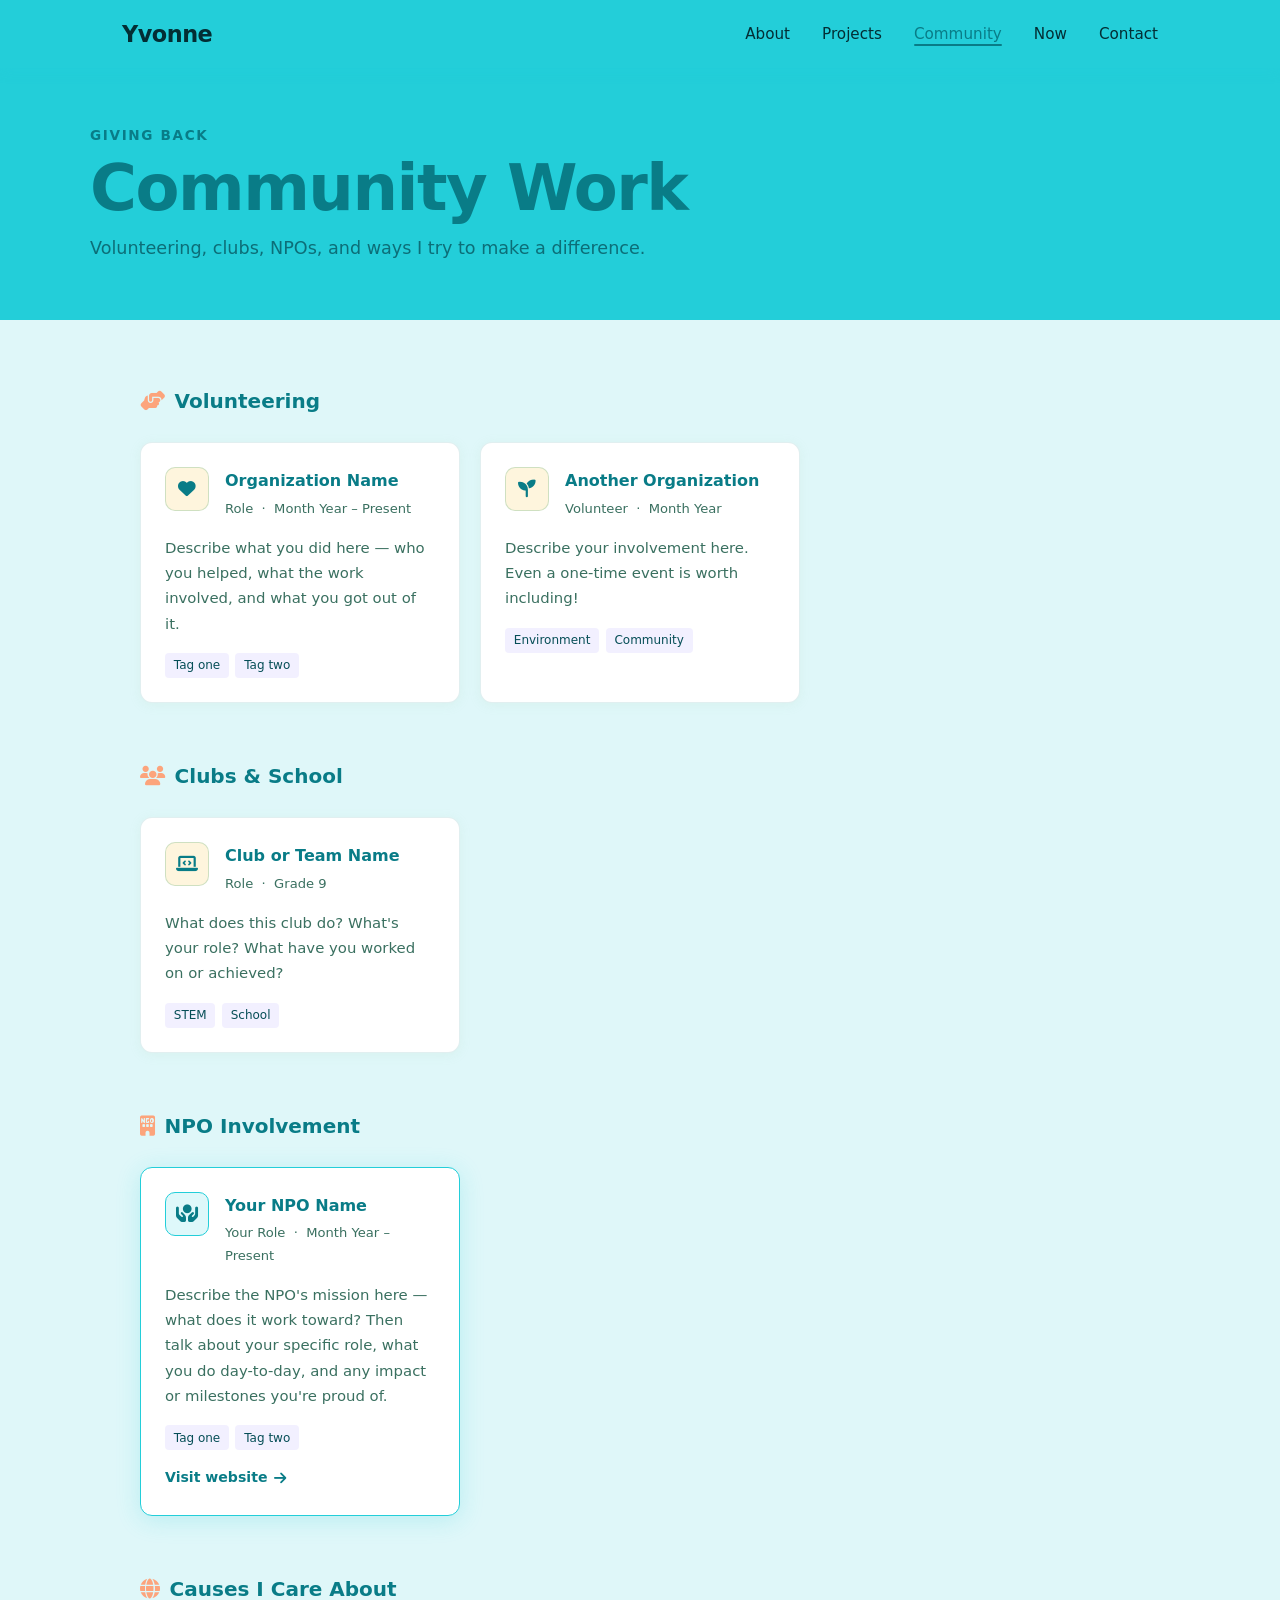
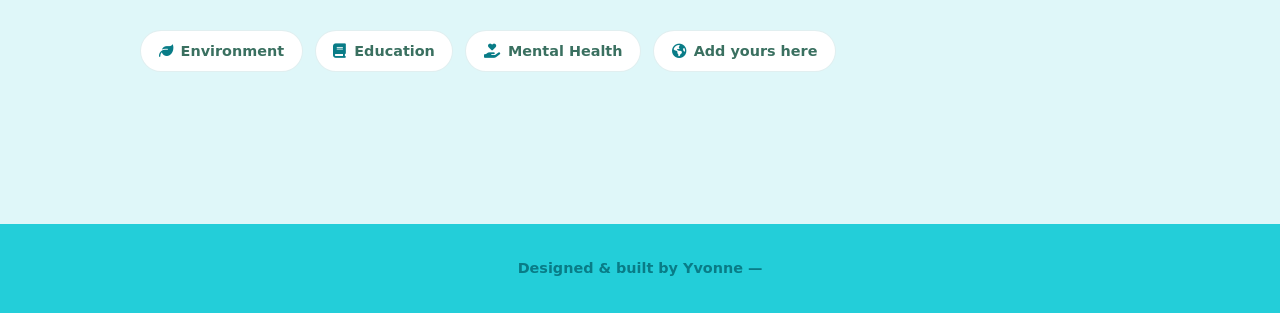
==== community.html @ aa3c4ec6 "Initial commit" ====
<!DOCTYPE html>
<html lang="en">
  <head>
    <meta charset="UTF-8" />
    <meta name="viewport" content="width=device-width, initial-scale=1.0" />
    <title>Community | Yvonne</title>
    <link rel="stylesheet" href="styles.css" />
    <link
      rel="stylesheet"
      href="https://cdnjs.cloudflare.com/ajax/libs/font-awesome/6.5.0/css/all.min.css"
    />
  </head>
  <body>
    <!-- Navigation -->
    <nav id="navbar" class="scrolled">
      <div class="nav-container">
        <a href="index.html" class="nav-logo">Yvonne</a>
        <button class="nav-toggle" id="nav-toggle" aria-label="Toggle menu">
          <i class="fas fa-bars"></i>
        </button>
        <ul class="nav-links" id="nav-links">
          <li><a href="index.html#about">About</a></li>
          <li><a href="projects.html">Projects</a></li>
          <li><a href="community.html" class="nav-active">Community</a></li>
          <li><a href="now.html">Now</a></li>
          <li><a href="index.html#contact">Contact</a></li>
        </ul>
      </div>
    </nav>

    <!-- Page Header -->
    <header class="page-header">
      <div class="page-header-inner">
        <p class="page-header-label">giving back</p>
        <h1 class="page-header-title">Community Work</h1>
        <p class="page-header-sub">Volunteering, clubs, NPOs, and ways I try to make a difference.</p>
      </div>
    </header>

    <main class="page-main">
      <div class="section-container">

        <!-- Volunteering -->
        <div class="community-section">
          <h2 class="community-section-title">
            <i class="fas fa-hands-helping"></i> Volunteering
          </h2>
          <div class="community-grid">

            <article class="community-card">
              <div class="community-card-top">
                <div class="community-icon-wrap">
                  <i class="fas fa-heart"></i>
                </div>
                <div>
                  <h3 class="community-card-title">Organization Name</h3>
                  <p class="community-card-meta">Role &nbsp;·&nbsp; Month Year – Present</p>
                </div>
              </div>
              <p class="community-card-desc">
                Describe what you did here — who you helped, what the work involved, and
                what you got out of it.
              </p>
              <ul class="community-tags">
                <li>Tag one</li>
                <li>Tag two</li>
              </ul>
            </article>

            <article class="community-card">
              <div class="community-card-top">
                <div class="community-icon-wrap">
                  <i class="fas fa-seedling"></i>
                </div>
                <div>
                  <h3 class="community-card-title">Another Organization</h3>
                  <p class="community-card-meta">Volunteer &nbsp;·&nbsp; Month Year</p>
                </div>
              </div>
              <p class="community-card-desc">
                Describe your involvement here. Even a one-time event is worth including!
              </p>
              <ul class="community-tags">
                <li>Environment</li>
                <li>Community</li>
              </ul>
            </article>

          </div>
        </div>

        <!-- Clubs & School -->
        <div class="community-section">
          <h2 class="community-section-title">
            <i class="fas fa-users"></i> Clubs &amp; School
          </h2>
          <div class="community-grid">

            <article class="community-card">
              <div class="community-card-top">
                <div class="community-icon-wrap">
                  <i class="fas fa-laptop-code"></i>
                </div>
                <div>
                  <h3 class="community-card-title">Club or Team Name</h3>
                  <p class="community-card-meta">Role &nbsp;·&nbsp; Grade 9</p>
                </div>
              </div>
              <p class="community-card-desc">
                What does this club do? What's your role? What have you worked on or achieved?
              </p>
              <ul class="community-tags">
                <li>STEM</li>
                <li>School</li>
              </ul>
            </article>

          </div>
        </div>

        <!-- NPO Membership -->
        <div class="community-section">
          <h2 class="community-section-title">
            <i class="fas fa-building-ngo"></i> NPO Involvement
          </h2>
          <div class="community-grid">

            <article class="community-card community-card--npo">
              <div class="community-card-top">
                <div class="community-icon-wrap community-icon-wrap--npo">
                  <i class="fas fa-hands-holding-circle"></i>
                </div>
                <div>
                  <h3 class="community-card-title">Your NPO Name</h3>
                  <p class="community-card-meta">Your Role &nbsp;·&nbsp; Month Year – Present</p>
                </div>
              </div>
              <p class="community-card-desc">
                Describe the NPO's mission here — what does it work toward?
                Then talk about your specific role, what you do day-to-day,
                and any impact or milestones you're proud of.
              </p>
              <ul class="community-tags">
                <li>Tag one</li>
                <li>Tag two</li>
              </ul>
              <a href="#" class="npo-link" target="_blank" rel="noopener">
                Visit website <i class="fas fa-arrow-right"></i>
              </a>
            </article>

          </div>
        </div>

        <!-- NPOs / Causes -->
        <div class="community-section">
          <h2 class="community-section-title">
            <i class="fas fa-globe"></i> Causes I Care About
          </h2>
          <div class="community-causes">
            <div class="cause-chip"><i class="fas fa-leaf"></i> Environment</div>
            <div class="cause-chip"><i class="fas fa-book"></i> Education</div>
            <div class="cause-chip"><i class="fas fa-hand-holding-heart"></i> Mental Health</div>
            <div class="cause-chip"><i class="fas fa-globe-americas"></i> Add yours here</div>
          </div>
        </div>

      </div>
    </main>

    <!-- Footer -->
    <footer>
      <p>Designed &amp; built by Yvonne &mdash; <span id="year"></span></p>
    </footer>

    <script src="script.js"></script>
  </body>
</html>
---- styles.css ----
/* ===========================
   CSS Custom Properties
   =========================== */
:root {
  --bg-primary: #dff7f9;
  --bg-secondary: #fff3ec;
  --bg-card: #ffffff;
  --accent: #23ced9;
  --accent-coral: #fca47c;
  --accent-deep: #097c87;
  --accent-sage: #a1cca6;
  --accent-yellow: #f9d779;
  --accent-glow: rgba(35, 206, 217, 0.18);
  --text-primary: #064e57;
  --text-secondary: #3a7060;
  --border: rgba(9, 124, 135, 0.12);
  --nav-height: 68px;
  --radius: 12px;
  --transition: 0.3s ease;
}

/* ===========================
   Reset & Base
   =========================== */
*, *::before, *::after {
  box-sizing: border-box;
  margin: 0;
  padding: 0;
}

html {
  scroll-behavior: smooth;
  font-size: 16px;
}

body {
  background-color: var(--bg-primary);
  color: var(--text-primary);
  font-family: "Segoe UI", system-ui, -apple-system, sans-serif;
  line-height: 1.7;
}

a {
  color: inherit;
  text-decoration: none;
}

ul {
  list-style: none;
}

img {
  max-width: 100%;
  display: block;
}

/* ===========================
   Navigation
   =========================== */
#navbar {
  position: fixed;
  top: 0;
  width: 100%;
  z-index: 1000;
  height: var(--nav-height);
  display: flex;
  align-items: center;
  background: var(--accent);
  box-shadow: 0 2px 12px rgba(35, 206, 217, 0.3);
  transition: background var(--transition), box-shadow var(--transition);
}

#navbar.scrolled {
  background: var(--accent);
  box-shadow: 0 2px 16px rgba(35, 206, 217, 0.4);
}

.nav-container {
  width: 100%;
  max-width: 1100px;
  margin: 0 auto;
  padding: 0 2rem;
  display: flex;
  align-items: center;
  justify-content: space-between;
}

.nav-logo {
  font-size: 1.4rem;
  font-weight: 700;
  color: #032e34;
  letter-spacing: -0.5px;
}

.nav-links {
  display: flex;
  gap: 2rem;
}

.nav-links a {
  font-size: 0.95rem;
  color: #032e34;
  transition: color var(--transition);
  position: relative;
}

.nav-links a::after {
  content: "";
  position: absolute;
  bottom: -3px;
  left: 0;
  width: 0;
  height: 2px;
  background: var(--accent);
  border-radius: 2px;
  transition: width var(--transition);
}

.nav-links a:hover {
  color: #000000;
}

.nav-links a:hover::after {
  width: 100%;
}

.nav-toggle {
  display: none;
  background: none;
  border: none;
  color: #032e34;
  font-size: 1.25rem;
  cursor: pointer;
  padding: 0.25rem;
}

/* ===========================
   Buttons
   =========================== */
.btn {
  display: inline-flex;
  align-items: center;
  gap: 0.5rem;
  padding: 0.75rem 1.75rem;
  border-radius: 8px;
  font-size: 0.95rem;
  font-weight: 600;
  cursor: pointer;
  border: none;
  transition: all var(--transition);
}

.btn-primary {
  background: var(--accent);
  color: var(--accent-deep);
  font-weight: 700;
}

.btn-primary:hover {
  background: var(--accent-light);
  transform: translateY(-2px);
  box-shadow: 0 8px 24px var(--accent-glow);
}

.btn-secondary {
  background: var(--accent-coral);
  color: #fff;
  border: none;
  font-weight: 700;
  box-shadow: 0 4px 16px rgba(252, 164, 124, 0.45);
}

.btn-secondary:hover {
  filter: brightness(1.08);
  transform: translateY(-2px);
  box-shadow: 0 8px 28px rgba(252, 164, 124, 0.6);
}

.btn-full {
  width: 100%;
  justify-content: center;
}

/* ===========================
   Hero Section
   =========================== */
#hero {
  min-height: 100vh;
  display: flex;
  flex-direction: column;
  align-items: center;
  justify-content: center;
  padding: calc(var(--nav-height) + 3rem) 2rem 4rem;
  position: relative;
  isolation: isolate;
  overflow: hidden;
  background:
    radial-gradient(ellipse 60% 50% at 70% 50%, rgba(252, 164, 124, 0.22) 0%, transparent 60%),
    radial-gradient(ellipse 45% 40% at 90% 80%, rgba(249, 215, 121, 0.2) 0%, transparent 55%),
    radial-gradient(ellipse 55% 45% at 15% 50%, rgba(161, 204, 166, 0.18) 0%, transparent 60%),
    var(--bg-primary);
}

.hero-inner {
  max-width: 1100px;
  width: 100%;
  margin: 0 auto;
  display: grid;
  grid-template-columns: 1fr 420px;
  gap: 4rem;
  align-items: center;
  position: relative;
  z-index: 1;
}

.hero-content {
  text-align: left;
}

.hero-image {
  display: flex;
  justify-content: center;
}

.hero-image-frame {
  width: 100%;
  max-width: 380px;
  max-height: 420px;
  aspect-ratio: 4 / 5;
  border-radius: 24px;
  background: var(--bg-card);
  border: 3px solid var(--accent);
  display: flex;
  align-items: center;
  justify-content: center;
  font-size: 8rem;
  color: var(--accent-light);
  box-shadow: 0 16px 56px var(--accent-glow);
  overflow: hidden;
}

.hero-image-frame img {
  width: 100%;
  height: 100%;
  object-fit: cover;
  border-radius: 21px;
}

.hero-greeting {
  font-size: 1.1rem;
  color: var(--accent-light);
  font-weight: 500;
  margin-bottom: 0.5rem;
  letter-spacing: 0.05em;
}

.hero-name {
  font-size: clamp(3rem, 9vw, 6rem);
  font-weight: 800;
  line-height: 1.05;
  letter-spacing: -2px;
  color: var(--accent-deep);
  margin-bottom: 0.75rem;
}

.hero-tagline {
  font-size: clamp(1.1rem, 3vw, 1.5rem);
  color: var(--text-secondary);
  margin-top: 1.25rem;
  margin-bottom: 2.5rem;
}

.hero-cta {
  display: flex;
  gap: 1rem;
  flex-wrap: wrap;
}

.hero-scroll-hint {
  position: absolute;
  bottom: 2rem;
  left: 50%;
  transform: translateX(-50%);
  animation: bounce 2s infinite;
  color: var(--text-secondary);
  font-size: 1.1rem;
  transition: color var(--transition);
  z-index: 1;
}

.hero-scroll-hint a:hover {
  color: var(--accent-light);
}

@keyframes bounce {
  0%, 100% { transform: translateX(-50%) translateY(0); }
  50%       { transform: translateX(-50%) translateY(6px); }
}

/* ===========================
   Scroll Charm
   =========================== */
.scroll-charm {
  --grow-1: 0.68;
  --grow-2: 0.5;
  --grow-3: 0.38;
  --stem-1: 0.42;
  --stem-2: 0.32;
  --stem-3: 0.24;
  --leaf-1: 1;
  --leaf-2: 0.82;
  --leaf-3: 0.62;
  --bud-1: 1;
  --bud-2: 0.85;
  --bud-3: 0.7;
  --bloom-1: 0;
  --bloom-2: 0;
  --bloom-3: 0;
  --star-gold: #c88400;
  position: fixed;
  top: var(--nav-height);
  right: 0;
  width: clamp(220px, 34vw, 460px);
  height: calc(100vh - var(--nav-height));
  z-index: 2;
  pointer-events: none;
  overflow: hidden;
}

.scroll-charm::before,
.scroll-charm::after {
  content: "";
  position: absolute;
  top: 0;
  border-left: 4px solid var(--star-gold);
  border-right: 4px solid var(--star-gold);
  border-bottom: 4px solid var(--star-gold);
  border-radius: 0 0 999px 999px;
  opacity: 0.9;
  z-index: 4;
}

.scroll-charm::before {
  left: 5%;
  width: 52%;
  height: 150px;
}

.scroll-charm::after {
  right: -10%;
  width: 54%;
  height: 200px;
}

.garden-line {
  display: none;
}

.hanging-star {
  position: absolute;
  top: 0;
  width: 58px;
  height: 25vh;
  transform-origin: top;
  animation: charm-sway 6.2s ease-in-out infinite;
  z-index: 3;
}

.hanging-star::before {
  content: "";
  position: absolute;
  left: 50%;
  top: 0;
  width: 3px;
  height: calc(100% - 48px);
  border-radius: 999px;
  background: repeating-linear-gradient(
    180deg,
    var(--star-gold) 0 7px,
    transparent 7px 12px
  );
  transform: translateX(-50%);
}

.hanging-star::after {
  content: "\2605";
  position: absolute;
  left: 50%;
  bottom: 0;
  width: 58px;
  height: 58px;
  color: var(--star-gold);
  font-family: "Segoe UI Symbol", "Arial Rounded MT Bold", system-ui, sans-serif;
  font-size: 3.35rem;
  font-weight: 700;
  line-height: 1;
  text-align: center;
  text-shadow: 0 3px 0 rgba(125, 82, 0, 0.16);
  transform: translateX(-50%);
}

.star-one {
  right: 3%;
  height: 25vh;
}

.star-two {
  right: 23%;
  height: 40vh;
  animation-delay: -1.6s;
}

.star-three {
  right: 45%;
  height: 28vh;
  animation-delay: -3s;
}

.star-four {
  right: 62%;
  height: 48vh;
  animation-delay: -4.2s;
}

.star-five {
  right: 78%;
  height: 34vh;
  animation-delay: -2.4s;
}

.flower-sprig {
  position: absolute;
  --sprig-stem: 0.2;
  --sprig-leaf: 0.4;
  --sprig-bud: 1;
  --sprig-bloom: 0;
  width: 78px;
  height: 150px;
  right: 14%;
  bottom: 9%;
  transform-origin: 50% 100%;
  transition: transform 1s ease, opacity 0.8s ease;
  animation: sprig-sway 5.8s ease-in-out infinite;
  z-index: 2;
}

.sprig-one {
  --sprig-stem: var(--stem-1);
  --sprig-leaf: var(--leaf-1);
  --sprig-bud: var(--bud-1);
  --sprig-bloom: var(--bloom-1);
  transform: scale(var(--grow-1));
}

.sprig-two {
  --sprig-stem: var(--stem-2);
  --sprig-leaf: var(--leaf-2);
  --sprig-bud: var(--bud-2);
  --sprig-bloom: var(--bloom-2);
  right: 42%;
  bottom: 21%;
  transform: scale(var(--grow-2)) rotate(-8deg);
  animation-delay: -1.8s;
}

.sprig-three {
  --sprig-stem: var(--stem-3);
  --sprig-leaf: var(--leaf-3);
  --sprig-bud: var(--bud-3);
  --sprig-bloom: var(--bloom-3);
  right: 5%;
  bottom: 39%;
  transform: scale(var(--grow-3)) rotate(8deg);
  animation-delay: -3.1s;
}

.flower-sprig::before {
  content: "";
  position: absolute;
  left: 50%;
  top: 12px;
  width: 62px;
  height: 78px;
  background:
    radial-gradient(ellipse 18px 38px at 50% 12%, #64c878 0 62%, transparent 64%),
    radial-gradient(ellipse 26px 17px at 22% 57%, #64c878 0 62%, transparent 64%),
    radial-gradient(ellipse 26px 17px at 78% 55%, #64c878 0 62%, transparent 64%);
  filter:
    drop-shadow(0 0 0 #0b5f44)
    drop-shadow(1px 0 0 #0b5f44)
    drop-shadow(-1px 0 0 #0b5f44)
    drop-shadow(0 1px 0 #0b5f44);
  transform: translateX(-50%) scale(var(--sprig-bud));
  transform-origin: 50% 90%;
  transition: opacity 0.7s ease, transform 0.9s ease;
  opacity: var(--sprig-bud);
}

.flower-stem {
  position: absolute;
  left: 50%;
  bottom: 8px;
  width: 7px;
  height: 118px;
  border-radius: 999px;
  border-left: 6px solid rgba(8, 120, 79, 0.82);
  transform: translateX(-50%) rotate(3deg) scaleY(var(--sprig-stem));
  transform-origin: 50% 100%;
  transition: transform 0.9s ease;
}

.flower-leaf {
  position: absolute;
  bottom: 42px;
  width: 34px;
  height: 18px;
  border-radius: 999px 0 999px 0;
  background: #64c878;
  box-shadow: inset 0 -3px 0 rgba(8, 120, 79, 0.2);
  opacity: var(--sprig-leaf);
  transform-origin: right center;
  transition: opacity 0.8s ease, transform 0.9s ease;
}

.leaf-left {
  left: 6px;
  transform: rotate(-38deg) scale(var(--sprig-leaf));
}

.leaf-right {
  right: 3px;
  transform: rotate(38deg) scaleX(-1) scale(var(--sprig-leaf));
}

.flower-bloom {
  position: absolute;
  left: 50%;
  top: 5px;
  width: 52px;
  height: 52px;
  transform: translateX(-50%) scale(var(--sprig-bloom));
  transition: opacity 0.7s ease, transform 1s ease;
  opacity: var(--sprig-bloom);
}

.flower-bloom span {
  position: absolute;
  left: 50%;
  top: 50%;
  width: 17px;
  height: 28px;
  border-radius: 999px 999px 6px 6px;
  background: #ffc400;
  transform-origin: 50% 100%;
}

.flower-bloom span:nth-child(1) { transform: translate(-50%, -100%) rotate(0deg); }
.flower-bloom span:nth-child(2) { transform: translate(-50%, -100%) rotate(72deg); }
.flower-bloom span:nth-child(3) { transform: translate(-50%, -100%) rotate(144deg); }
.flower-bloom span:nth-child(4) { transform: translate(-50%, -100%) rotate(216deg); }
.flower-bloom span:nth-child(5) { transform: translate(-50%, -100%) rotate(288deg); }

.flower-bloom::after {
  content: "";
  position: absolute;
  left: 50%;
  top: 50%;
  width: 16px;
  height: 16px;
  border-radius: 50%;
  background: #fff7d1;
  transform: translate(-50%, -50%);
}

.scroll-charm[data-section="about"] {
  --grow-1: 0.92;
  --grow-2: 0.68;
  --grow-3: 0.46;
  --stem-1: 0.62;
  --stem-2: 0.28;
  --stem-3: 0.16;
  --leaf-1: 1;
  --leaf-2: 0.72;
  --leaf-3: 0.36;
  --bud-1: 0.62;
  --bud-2: 1;
  --bud-3: 0.88;
  --bloom-1: 0.18;
  --bloom-2: 0;
  --bloom-3: 0;
}

.scroll-charm[data-section="projects"] {
  --grow-1: 1.08;
  --grow-2: 0.92;
  --grow-3: 0.58;
  --stem-1: 1;
  --stem-2: 0.78;
  --stem-3: 0.42;
  --leaf-1: 0.72;
  --leaf-2: 1;
  --leaf-3: 0.8;
  --bud-1: 0;
  --bud-2: 0.22;
  --bud-3: 1;
  --bloom-1: 1;
  --bloom-2: 0.58;
  --bloom-3: 0;
}

.scroll-charm[data-section="contact"] {
  --grow-1: 1.14;
  --grow-2: 1.08;
  --grow-3: 0.92;
  --stem-1: 1;
  --stem-2: 1;
  --stem-3: 0.88;
  --leaf-1: 0.5;
  --leaf-2: 0.62;
  --leaf-3: 1;
  --bud-1: 0;
  --bud-2: 0;
  --bud-3: 0.12;
  --bloom-1: 1.05;
  --bloom-2: 1;
  --bloom-3: 0.84;
}

.grass-slope {
  position: absolute;
  right: -7%;
  bottom: -7%;
  width: 108%;
  height: 62%;
  background: #08784f;
  clip-path: polygon(
    0 100%,
    0 92%,
    4% 78%,
    11% 66%,
    20% 55%,
    31% 45%,
    44% 36%,
    59% 28%,
    75% 20%,
    90% 12%,
    100% 6%,
    100% 100%,
    0 100%
  );
  border-radius: 60% 0 0 0;
  opacity: 0.95;
  z-index: 1;
}

.grass-slope::after {
  content: "";
  position: absolute;
  inset: 0;
  background: linear-gradient(145deg, rgba(255, 255, 255, 0.12), transparent 46%);
  pointer-events: none;
}

@keyframes charm-sway {
  0%, 100% { transform: rotate(-2deg); }
  50%      { transform: rotate(2.5deg); }
}

@keyframes sprig-sway {
  0%, 100% { margin-right: 0; }
  50%      { margin-right: 4px; }
}

/* ===========================
   Shared Section Styles
   =========================== */
section:not(#hero) {
  min-height: 100vh;
  padding: 6rem 2rem;
  position: relative;
  isolation: isolate;
  overflow: hidden;
  display: flex;
  align-items: center;
}

.section-container {
  max-width: 1000px;
  margin: 0 auto;
  position: relative;
  z-index: 1;
  width: 100%;
}

#hero::before,
section:not(#hero)::before {
  content: "";
  position: absolute;
  top: -12%;
  right: max(-120px, -8vw);
  width: clamp(140px, 18vw, 260px);
  height: 124%;
  border-radius: 999px;
  background: linear-gradient(
    180deg,
    rgba(252, 164, 124, 0.2),
    rgba(249, 215, 121, 0.32) 45%,
    rgba(161, 204, 166, 0.18)
  );
  opacity: 0.75;
  transform: rotate(-7deg);
  transition: opacity 0.75s ease, transform 0.75s ease;
  pointer-events: none;
  z-index: 0;
}

section:not(#hero)::before {
  opacity: 0.2;
  transform: rotate(-7deg) translateY(32px);
}

section.section-visible::before {
  opacity: 0.75;
  transform: rotate(-7deg) translateY(0);
}

#about::before {
  background: linear-gradient(
    180deg,
    rgba(161, 204, 166, 0.18),
    rgba(249, 215, 121, 0.26) 52%,
    rgba(35, 206, 217, 0.12)
  );
}

#projects::before {
  background: linear-gradient(
    180deg,
    rgba(249, 215, 121, 0.2),
    rgba(252, 164, 124, 0.18) 54%,
    rgba(255, 245, 223, 0.5)
  );
}

#contact::before {
  background: linear-gradient(
    180deg,
    rgba(252, 164, 124, 0.18),
    rgba(249, 215, 121, 0.24) 55%,
    rgba(35, 206, 217, 0.08)
  );
}

#hero::after,
section:not(#hero)::after {
  content: "";
  position: absolute;
  inset: -12% -8%;
  background:
    radial-gradient(circle at 22% 18%, rgba(255, 255, 255, 0.58), transparent 24%),
    radial-gradient(circle at 82% 22%, rgba(252, 164, 124, 0.18), transparent 32%),
    linear-gradient(135deg, rgba(35, 206, 217, 0.12), rgba(249, 215, 121, 0.18), rgba(252, 164, 124, 0.12));
  opacity: 0;
  transform: translateY(56px) scale(0.96);
  transition: opacity 0.95s ease, transform 1.15s ease;
  pointer-events: none;
  z-index: 0;
}

#hero::after {
  opacity: 0.72;
  transform: none;
}

section.section-visible::after {
  opacity: 0.62;
  transform: translateY(18px) scale(0.99);
}

section.section-current::after {
  opacity: 0.82;
  transform: translateY(0) scale(1);
}

#about::after {
  background:
    radial-gradient(circle at 16% 28%, rgba(255, 255, 255, 0.5), transparent 24%),
    radial-gradient(circle at 82% 26%, rgba(161, 204, 166, 0.3), transparent 34%),
    linear-gradient(140deg, rgba(223, 247, 249, 0.22), rgba(249, 215, 121, 0.16), rgba(252, 164, 124, 0.1));
}

#projects::after {
  background:
    radial-gradient(circle at 18% 20%, rgba(255, 255, 255, 0.48), transparent 24%),
    radial-gradient(circle at 78% 18%, rgba(249, 215, 121, 0.32), transparent 34%),
    linear-gradient(145deg, rgba(161, 204, 166, 0.2), rgba(255, 245, 223, 0.42), rgba(35, 206, 217, 0.1));
}

#contact::after {
  background:
    radial-gradient(circle at 18% 24%, rgba(255, 255, 255, 0.55), transparent 26%),
    radial-gradient(circle at 78% 18%, rgba(252, 164, 124, 0.2), transparent 34%),
    linear-gradient(145deg, rgba(255, 245, 223, 0.54), rgba(249, 215, 121, 0.22), rgba(35, 206, 217, 0.08));
}

.reveal-on-scroll {
  opacity: 0;
  transition: opacity 0.72s ease, transform 0.72s ease;
  will-change: opacity, transform;
}

.reveal-right {
  transform: translateX(-34px);
}

.reveal-left {
  transform: translateX(34px);
}

.reveal-up {
  transform: translateY(26px);
}

.reveal-pop {
  transform: translateY(26px) scale(0.96);
}

.reveal-on-scroll.visible {
  opacity: 1;
  transform: none;
}

.section-title {
  font-size: clamp(1.8rem, 4vw, 2.4rem);
  font-weight: 700;
  margin-bottom: 0.5rem;
  position: relative;
  display: inline-block;
}

.section-title::after {
  content: "";
  display: block;
  height: 3px;
  width: 50%;
  background: linear-gradient(90deg, var(--accent-coral), var(--accent-yellow), var(--accent-sage));
  border-radius: 2px;
  margin-top: 0.4rem;
}

.section-subtitle {
  color: var(--text-secondary);
  margin-bottom: 3rem;
  margin-top: 0.75rem;
}

/* ===========================
   About Section
   =========================== */
#about {
  background-color: #e4f7ee;
  padding: 7rem 2rem;
}

#about .section-container {
  max-width: 1100px;
}

#about .section-title {
  margin-bottom: 2.5rem;
}

.about-content {
  display: grid;
  grid-template-columns: 340px 1fr;
  gap: 4rem;
  align-items: center;
}

.about-avatar {
  flex-shrink: 0;
}

.avatar-placeholder {
  width: 100%;
  aspect-ratio: 1 / 1;
  border-radius: 20px;
  background: var(--bg-card);
  border: 3px solid var(--accent-coral);
  display: flex;
  align-items: center;
  justify-content: center;
  font-size: 7rem;
  color: var(--accent-coral);
  box-shadow: 0 8px 40px rgba(252, 164, 124, 0.25);
  overflow: hidden;
}

.avatar-placeholder img {
  width: 100%;
  height: 100%;
  object-fit: cover;
  border-radius: 17px;
}

.about-text p {
  color: var(--text-secondary);
  margin-bottom: 1.25rem;
  font-size: 1.15rem;
  line-height: 1.8;
}

.about-links {
  display: flex;
  gap: 1.25rem;
  margin-top: 2rem;
}

.social-link {
  font-size: 1.6rem;
  color: var(--accent-coral);
  transition: color var(--transition), transform var(--transition);
}

.social-link:hover {
  color: var(--accent-deep);
  transform: translateY(-3px);
}

/* ===========================
   Projects Section
   =========================== */
#projects {
  background-color: #f0f9e0;
}

.projects-grid {
  display: grid;
  grid-template-columns: repeat(auto-fill, minmax(280px, 1fr));
  gap: 1.5rem;
}

.project-card {
  background: var(--bg-card);
  border: 1px solid var(--border);
  border-radius: var(--radius);
  padding: 1.75rem;
  display: flex;
  flex-direction: column;
  gap: 0.75rem;
  box-shadow: 0 2px 12px rgba(161, 204, 166, 0.12);
  transition: transform var(--transition), box-shadow var(--transition), border-color var(--transition);
}

.project-card:hover {
  transform: translateY(-6px);
  box-shadow: 0 16px 40px rgba(35, 206, 217, 0.2);
  border-color: var(--accent);
}

.project-card.reveal-on-scroll {
  transition:
    opacity 0.68s ease,
    transform 0.68s ease,
    box-shadow var(--transition),
    border-color var(--transition);
}

.project-card.reveal-on-scroll.visible:hover {
  transform: translateY(-6px);
}

.project-card-header {
  display: flex;
  align-items: center;
  justify-content: space-between;
}

.project-icon {
  font-size: 1.75rem;
  color: var(--accent);
}

.project-links {
  display: flex;
  gap: 0.75rem;
}

.project-links a {
  color: var(--accent-coral);
  font-size: 1.1rem;
  transition: color var(--transition);
}

.project-links a:hover {
  color: var(--accent-deep);
}

.project-title {
  font-size: 1.15rem;
  font-weight: 600;
  color: var(--accent-deep);
}

.project-description {
  font-size: 0.93rem;
  color: var(--text-secondary);
  flex-grow: 1;
}

.project-tags {
  display: flex;
  flex-wrap: wrap;
  gap: 0.5rem;
  margin-top: 0.5rem;
}

.project-tags li {
  font-size: 0.78rem;
  color: var(--accent-deep);
  background: rgba(249, 215, 121, 0.45);
  border: 1px solid rgba(249, 215, 121, 0.7);
  border-radius: 4px;
  padding: 0.2rem 0.6rem;
  font-weight: 600;
}

/* ===========================
   Contact Section
   =========================== */
#contact {
  background-color: #fff5df;
}

.contact-form {
  max-width: 560px;
  display: flex;
  flex-direction: column;
  gap: 1.25rem;
}

.form-group {
  display: flex;
  flex-direction: column;
  gap: 0.4rem;
}

.form-group label {
  font-size: 0.9rem;
  font-weight: 600;
  color: var(--text-secondary);
}

.form-group input,
.form-group textarea {
  background: var(--bg-card);
  border: 1.5px solid var(--border);
  border-radius: 8px;
  padding: 0.75rem 1rem;
  color: var(--text-primary);
  font-size: 0.95rem;
  font-family: inherit;
  transition: border-color var(--transition), box-shadow var(--transition);
  resize: vertical;
}

.form-group input::placeholder,
.form-group textarea::placeholder {
  color: var(--text-secondary);
  opacity: 0.6;
}

.form-group input:focus,
.form-group textarea:focus {
  outline: none;
  border-color: var(--accent);
  box-shadow: 0 0 0 3px var(--accent-glow);
}

.form-group input.invalid,
.form-group textarea.invalid {
  border-color: #e05c5c;
}

.form-status {
  font-size: 0.9rem;
  text-align: center;
  min-height: 1.2em;
}

.form-status.success {
  color: #6acf82;
}

.form-status.error {
  color: #e05c5c;
}

/* ===========================
   Inner pages — shared
   =========================== */

/* Always-visible navbar on inner pages */
#navbar.scrolled {
  background: var(--accent);
  box-shadow: 0 2px 16px rgba(35, 206, 217, 0.4);
}

.nav-active {
  color: var(--accent-deep) !important;
}

.nav-active::after {
  width: 100% !important;
  background: var(--accent-deep) !important;
}

/* Page header banner */
.page-header {
  background: var(--accent);
  border-bottom: none;
  padding: calc(var(--nav-height) + 3.5rem) 2rem 3.5rem;
}

.page-header-inner {
  max-width: 1100px;
  margin: 0 auto;
}

.page-header-label {
  font-size: 0.85rem;
  font-weight: 600;
  text-transform: uppercase;
  letter-spacing: 0.12em;
  color: var(--accent-deep);
  margin-bottom: 0.5rem;
}

.page-header-title {
  font-size: clamp(2.5rem, 6vw, 4rem);
  font-weight: 800;
  letter-spacing: -1.5px;
  line-height: 1.05;
  margin-bottom: 0.75rem;
  color: var(--accent-deep);
}

.page-header-sub {
  font-size: 1.1rem;
  color: rgba(6, 78, 87, 0.75);
}

/* Page main content */
.page-main {
  padding: 4rem 2rem 6rem;
}

/* ===========================
   Projects page extras
   =========================== */
.filter-tabs {
  display: flex;
  gap: 0.5rem;
  flex-wrap: wrap;
  margin-bottom: 2.5rem;
}

.filter-btn {
  background: var(--bg-card);
  border: 1.5px solid var(--border);
  border-radius: 999px;
  padding: 0.45rem 1.1rem;
  font-size: 0.88rem;
  font-weight: 600;
  color: var(--text-secondary);
  cursor: pointer;
  transition: all var(--transition);
}

.filter-btn:hover,
.filter-btn.active {
  background: var(--accent-sage);
  border-color: var(--accent-sage);
  color: var(--accent-deep);
  font-weight: 700;
}

.projects-grid--large {
  grid-template-columns: repeat(auto-fill, minmax(320px, 1fr));
}

.project-card--featured {
  border-color: var(--accent);
  box-shadow: 0 4px 24px var(--accent-glow);
  position: relative;
}

.project-badge {
  display: inline-block;
  font-size: 0.72rem;
  font-weight: 700;
  text-transform: uppercase;
  letter-spacing: 0.08em;
  background: var(--accent-yellow);
  color: var(--accent-deep);
  border-radius: 4px;
  padding: 0.15rem 0.55rem;
  margin-bottom: 0.25rem;
}

/* ===========================
   Project card — read more hint
   =========================== */
.project-card[role="button"] {
  cursor: pointer;
}

.project-card-readmore {
  display: inline-block;
  font-size: 0.82rem;
  font-weight: 600;
  color: var(--accent-coral);
  margin-top: 0.5rem;
  transition: gap var(--transition);
}

.project-card[role="button"]:hover .project-card-readmore {
  text-decoration: underline;
}

/* ===========================
   Project detail modal
   =========================== */
.modal-overlay {
  position: fixed;
  inset: 0;
  background: rgba(20, 18, 40, 0.55);
  backdrop-filter: blur(6px);
  z-index: 2000;
  display: flex;
  align-items: center;
  justify-content: center;
  padding: 1.5rem;
}

.modal-overlay[hidden] {
  display: none;
}

.modal {
  background: var(--bg-card);
  border: 1px solid var(--border);
  border-radius: 20px;
  max-width: 860px;
  width: 100%;
  max-height: 92vh;
  overflow-y: auto;
  position: relative;
  box-shadow: 0 24px 80px rgba(0, 0, 0, 0.18);
  animation: modal-in 0.22s ease;
}

@keyframes modal-in {
  from { opacity: 0; transform: translateY(16px) scale(0.97); }
  to   { opacity: 1; transform: none; }
}

.modal-close {
  position: absolute;
  top: 1rem;
  right: 1rem;
  background: var(--bg-secondary);
  border: 1px solid var(--border);
  border-radius: 50%;
  width: 36px;
  height: 36px;
  display: flex;
  align-items: center;
  justify-content: center;
  font-size: 0.9rem;
  color: var(--text-secondary);
  cursor: pointer;
  transition: all var(--transition);
  z-index: 1;
}

.modal-close:hover {
  background: var(--accent-coral);
  color: #fff;
  border-color: var(--accent-coral);
}

.modal-image-wrap {
  background: var(--bg-secondary);
  border-radius: 20px 20px 0 0;
  height: 300px;
  display: flex;
  align-items: center;
  justify-content: center;
  border-bottom: 1px solid var(--border);
}

.modal-image-placeholder {
  font-size: 6rem;
  color: var(--accent-light);
  opacity: 0.5;
}

.modal-body {
  padding: 2.5rem 3rem;
}

.modal-badge {
  margin-bottom: 0.75rem;
}

.modal-title {
  font-size: 2rem;
  font-weight: 700;
  margin-bottom: 0.75rem;
  color: var(--accent-deep);
}

.modal-tags {
  margin-bottom: 1.25rem;
}

.modal-desc {
  color: var(--text-secondary);
  font-size: 1rem;
  line-height: 1.8;
  margin-bottom: 2rem;
}

.modal-actions {
  display: flex;
  gap: 0.75rem;
  flex-wrap: wrap;
}

/* ===========================
   Community page
   =========================== */
.community-section {
  margin-bottom: 3.5rem;
}

.community-section-title {
  font-size: 1.25rem;
  font-weight: 700;
  color: var(--accent-deep);
  margin-bottom: 1.5rem;
  display: flex;
  align-items: center;
  gap: 0.6rem;
}

.community-section-title i {
  color: var(--accent-coral);
}

.community-grid {
  display: grid;
  grid-template-columns: repeat(auto-fill, minmax(300px, 1fr));
  gap: 1.25rem;
}

.community-card {
  background: var(--bg-card);
  border: 1px solid var(--border);
  border-radius: var(--radius);
  padding: 1.5rem;
  box-shadow: 0 2px 12px rgba(161, 204, 166, 0.12);
  transition: transform var(--transition), box-shadow var(--transition);
}

.community-card:hover {
  transform: translateY(-4px);
  box-shadow: 0 10px 28px rgba(35, 206, 217, 0.18);
}

.community-card-top {
  display: flex;
  gap: 1rem;
  align-items: flex-start;
  margin-bottom: 1rem;
}

.community-icon-wrap {
  width: 44px;
  height: 44px;
  flex-shrink: 0;
  border-radius: 10px;
  background: rgba(249, 215, 121, 0.25);
  border: 1px solid rgba(161, 204, 166, 0.5);
  display: flex;
  align-items: center;
  justify-content: center;
  font-size: 1.1rem;
  color: var(--accent-deep);
}

.community-card-title {
  font-size: 1rem;
  font-weight: 700;
  color: var(--accent-deep);
  margin-bottom: 0.2rem;
}

.community-card-meta {
  font-size: 0.82rem;
  color: var(--text-secondary);
}

.community-card-desc {
  font-size: 0.93rem;
  color: var(--text-secondary);
  line-height: 1.7;
  margin-bottom: 1rem;
}

.community-tags {
  display: flex;
  flex-wrap: wrap;
  gap: 0.4rem;
  list-style: none;
}

.community-tags li {
  font-size: 0.75rem;
  color: var(--accent-light);
  background: rgba(124, 106, 247, 0.1);
  border-radius: 4px;
  padding: 0.15rem 0.55rem;
  font-weight: 500;
}

.community-causes {
  display: flex;
  flex-wrap: wrap;
  gap: 0.75rem;
}

.cause-chip {
  display: inline-flex;
  align-items: center;
  gap: 0.5rem;
  background: var(--bg-card);
  border: 1.5px solid var(--border);
  border-radius: 999px;
  padding: 0.5rem 1.1rem;
  font-size: 0.9rem;
  font-weight: 600;
  color: var(--text-secondary);
  transition: all var(--transition);
}

.cause-chip i {
  color: var(--accent-deep);
}

.cause-chip:hover {
  border-color: var(--accent);
  color: var(--accent-deep);
  background: rgba(35, 206, 217, 0.1);
}

/* NPO card highlight */
.community-card--npo {
  border-color: var(--accent);
  box-shadow: 0 4px 24px rgba(35, 206, 217, 0.2);
}

.community-icon-wrap--npo {
  background: rgba(35, 206, 217, 0.15);
  border-color: var(--accent);
}

.npo-link {
  display: inline-flex;
  align-items: center;
  gap: 0.4rem;
  margin-top: 1rem;
  font-size: 0.88rem;
  font-weight: 600;
  color: var(--accent-deep);
  transition: gap var(--transition), color var(--transition);
}

.npo-link:hover {
  color: var(--accent);
  gap: 0.65rem;
}

/* ===========================
   Now page
   =========================== */
.now-grid {
  display: grid;
  grid-template-columns: repeat(auto-fill, minmax(300px, 1fr));
  gap: 1.5rem;
  align-items: start;
}

.now-card {
  background: var(--bg-card);
  border: 1px solid var(--border);
  border-radius: var(--radius);
  padding: 1.75rem;
  box-shadow: 0 2px 12px rgba(161, 204, 166, 0.12);
  transition: transform var(--transition), box-shadow var(--transition);
}

.now-card:hover {
  transform: translateY(-4px);
  box-shadow: 0 10px 30px rgba(35, 206, 217, 0.15);
}

.now-card--wide {
  grid-column: 1 / -1;
}

.now-card-icon {
  font-size: 1.6rem;
  color: var(--accent-coral);
  margin-bottom: 0.75rem;
}

.now-card-title {
  font-size: 1.15rem;
  font-weight: 700;
  margin-bottom: 1rem;
  color: var(--accent-deep);
}

.now-list {
  list-style: none;
  display: flex;
  flex-direction: column;
  gap: 0.6rem;
}

.now-list li {
  font-size: 0.97rem;
  color: var(--text-secondary);
  padding-left: 1.1rem;
  position: relative;
}

.now-list li::before {
  content: "→";
  position: absolute;
  left: 0;
  color: var(--accent);
  font-size: 0.85rem;
}

.now-text {
  font-size: 0.97rem;
  color: var(--text-secondary);
  line-height: 1.75;
  margin-bottom: 1rem;
}

.now-updated {
  font-size: 0.82rem;
  color: var(--text-secondary);
  opacity: 0.7;
}

/* ===========================
   Footer
   =========================== */
footer {
  background: var(--accent);
  border-top: none;
  text-align: center;
  padding: 2rem;
  color: var(--accent-deep);
  font-size: 0.9rem;
  font-weight: 600;
}

@media (prefers-reduced-motion: reduce) {
  html {
    scroll-behavior: auto;
  }

  *,
  *::before,
  *::after {
    animation-duration: 0.01ms !important;
    animation-iteration-count: 1 !important;
    transition-duration: 0.01ms !important;
  }

  .reveal-on-scroll,
  .reveal-on-scroll.visible {
    opacity: 1;
    transform: none;
  }

  section:not(#hero)::before,
  section.section-visible::before {
    opacity: 0.75;
    transform: rotate(-7deg);
  }

  #hero::after,
  section:not(#hero)::after,
  section.section-visible::after,
  section.section-current::after {
    opacity: 0.62;
    transform: none;
  }

  .scroll-charm {
    animation: none;
  }
}

/* ===========================
   Responsive
   =========================== */
@media (max-width: 768px) {
  .scroll-charm {
    width: 150px;
    opacity: 0.45;
  }

  .hanging-star {
    width: 42px;
  }

  .hanging-star::before {
    width: 2px;
    height: calc(100% - 36px);
    background: repeating-linear-gradient(
      180deg,
      var(--star-gold) 0 6px,
      transparent 6px 11px
    );
  }

  .hanging-star::after {
    width: 42px;
    height: 42px;
    font-size: 2.45rem;
  }

  .star-four,
  .star-five {
    opacity: 0.45;
  }

  .flower-sprig {
    width: 58px;
    height: 112px;
  }

  .flower-stem {
    height: 88px;
  }

  .flower-sprig::before {
    width: 46px;
    height: 58px;
    background:
      radial-gradient(ellipse 14px 29px at 50% 12%, #64c878 0 62%, transparent 64%),
      radial-gradient(ellipse 20px 13px at 22% 57%, #64c878 0 62%, transparent 64%),
      radial-gradient(ellipse 20px 13px at 78% 55%, #64c878 0 62%, transparent 64%);
  }

  .flower-bloom {
    width: 40px;
    height: 40px;
  }

  .flower-bloom span {
    width: 13px;
    height: 22px;
  }

  .grass-slope {
    right: -24%;
    bottom: -5%;
    width: 132%;
    height: 52%;
  }

  .hero-inner {
    grid-template-columns: 1fr;
    text-align: center;
    gap: 2.5rem;
  }

  .hero-content {
    text-align: center;
  }

  .hero-cta {
    justify-content: center;
  }

  .hero-image-frame {
    max-width: 260px;
    font-size: 5rem;
  }

  .nav-links {
    display: none;
    flex-direction: column;
    position: absolute;
    top: var(--nav-height);
    left: 0;
    width: 100%;
    background: var(--accent);
    backdrop-filter: blur(12px);
    padding: 1.5rem 2rem;
    gap: 1.25rem;
    border-top: 1px solid var(--border);
  }

  .nav-links.open {
    display: flex;
  }

  .nav-toggle {
    display: block;
  }

  .about-content {
    grid-template-columns: 1fr;
    gap: 2.5rem;
    text-align: center;
  }

  .avatar-placeholder {
    width: 220px;
    margin: 0 auto;
  }

  .about-links {
    justify-content: center;
  }

  .projects-grid {
    grid-template-columns: 1fr;
  }
}

@media (max-width: 480px) {
  .hero-cta {
    flex-direction: column;
    align-items: stretch;
  }

  .btn {
    width: 100%;
    justify-content: center;
  }
}
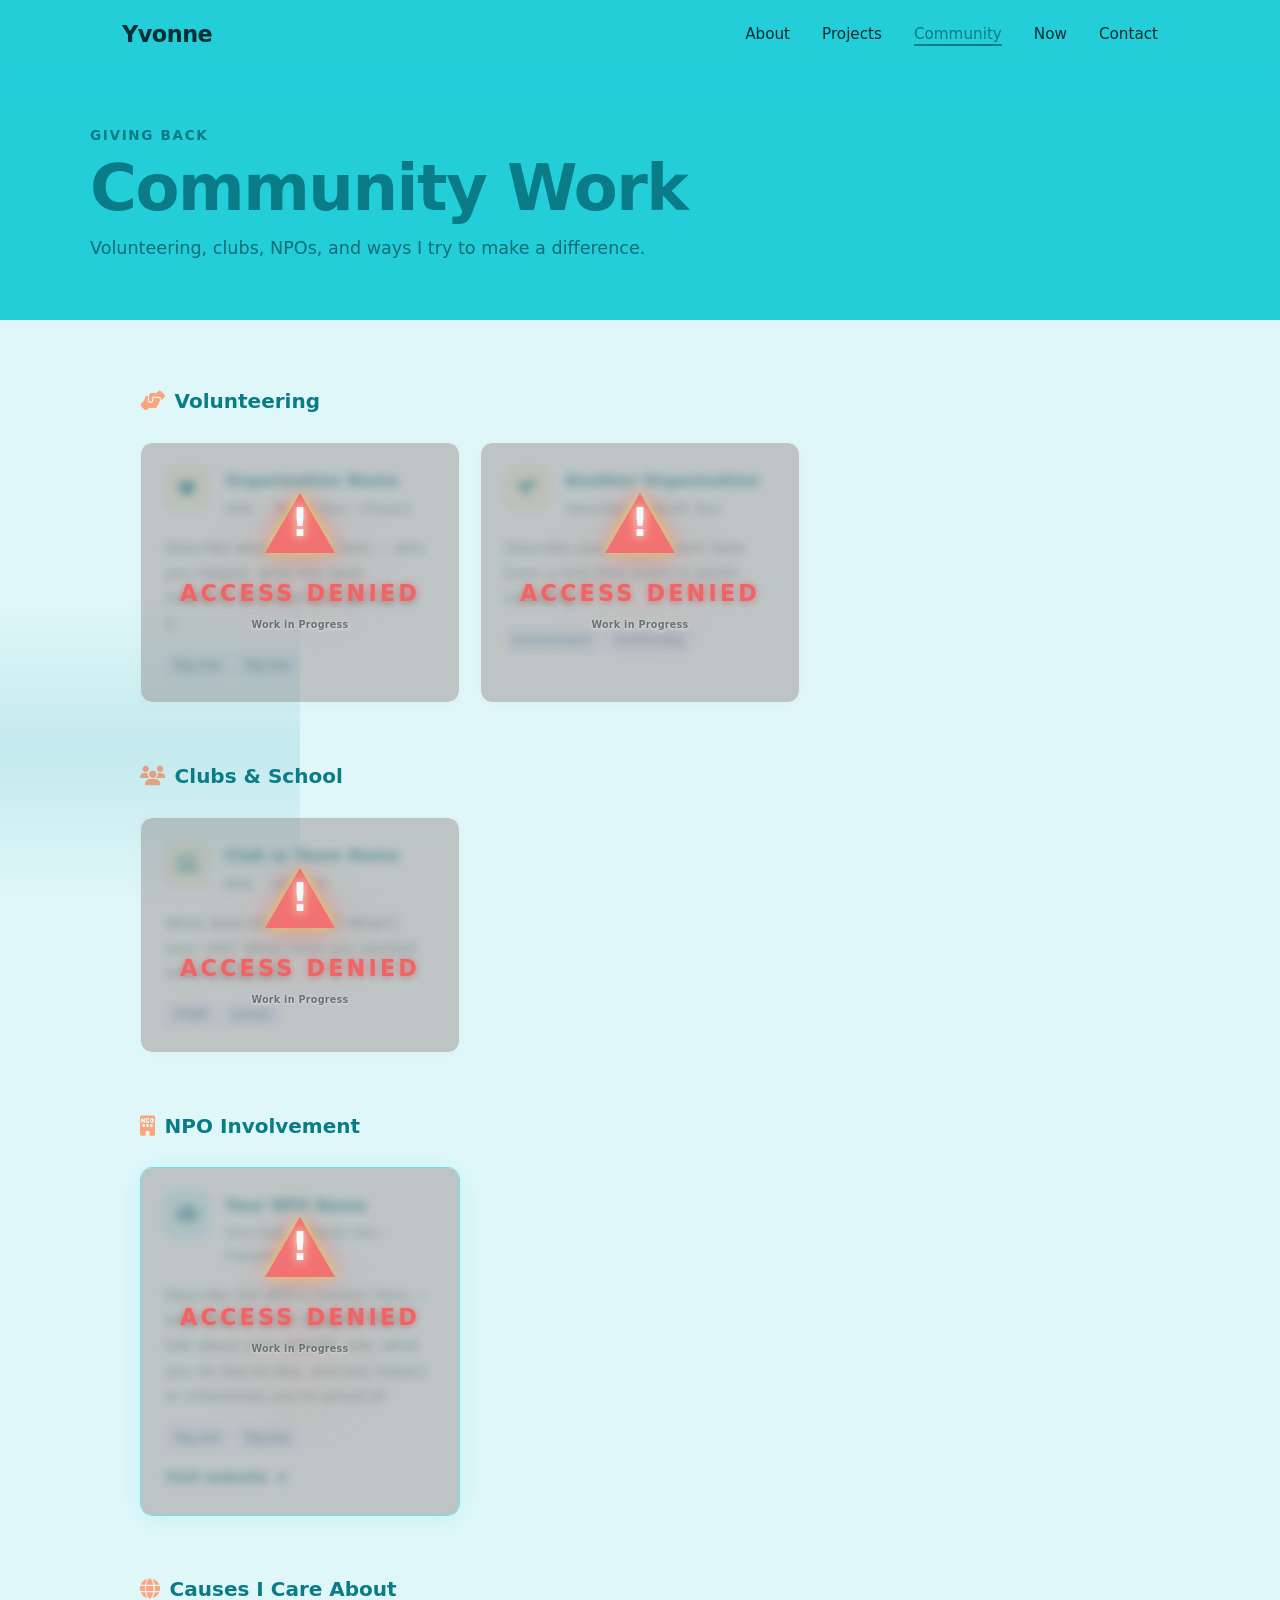
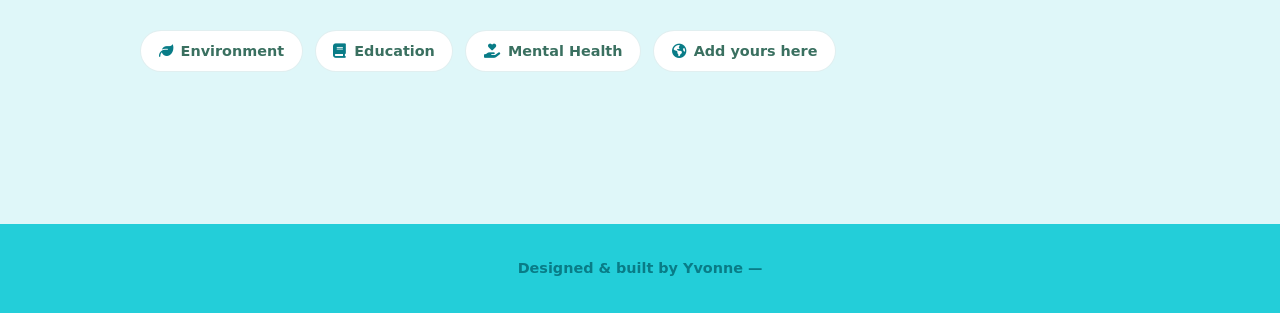
==== commit 04b7bd97: "remove contact" ====
--- a/community.html
+++ b/community.html
@@ -11,6 +11,179 @@
     />
   </head>
   <body>
+    <!-- HUD Corner Decoration (bottom-left) - Futuristic Tech Design -->
+    <div class="hud-corner" aria-hidden="true">
+      <svg viewBox="0 0 300 300" fill="none" xmlns="http://www.w3.org/2000/svg">
+        <!-- Dark solid background panel -->
+        <rect x="5" y="5" width="135" height="135" rx="4" fill="rgba(10, 140, 155, 0.08)" stroke="rgba(10, 140, 155, 0.3)" stroke-width="1"/>
+        <!-- Background grid pattern -->
+        <g opacity="0.15">
+          <line x1="25" y1="5" x2="25" y2="140" stroke="#0fa0af" stroke-width="0.5"/>
+          <line x1="50" y1="5" x2="50" y2="140" stroke="#0fa0af" stroke-width="0.5"/>
+          <line x1="75" y1="5" x2="75" y2="140" stroke="#0fa0af" stroke-width="0.5"/>
+          <line x1="100" y1="5" x2="100" y2="140" stroke="#0fa0af" stroke-width="0.5"/>
+          <line x1="125" y1="5" x2="125" y2="140" stroke="#0fa0af" stroke-width="0.5"/>
+          <line x1="5" y1="25" x2="140" y2="25" stroke="#0fa0af" stroke-width="0.5"/>
+          <line x1="5" y1="50" x2="140" y2="50" stroke="#0fa0af" stroke-width="0.5"/>
+          <line x1="5" y1="75" x2="140" y2="75" stroke="#0fa0af" stroke-width="0.5"/>
+          <line x1="5" y1="100" x2="140" y2="100" stroke="#0fa0af" stroke-width="0.5"/>
+          <line x1="5" y1="125" x2="140" y2="125" stroke="#0fa0af" stroke-width="0.5"/>
+        </g>
+        <!-- Main L-shaped corner bracket (very thick) -->
+        <path d="M 8 120 L 8 8 L 120 8" stroke="#0a6b75" stroke-width="5" stroke-linecap="square" stroke-linejoin="miter"/>
+        <path d="M 16 112 L 16 16 L 112 16" stroke="#0fa0af" stroke-width="2.5" stroke-linecap="square" stroke-linejoin="miter"/>
+        <path d="M 24 104 L 24 24 L 104 24" stroke="#0fa0af" stroke-width="1" stroke-linecap="square" stroke-linejoin="miter" opacity="0.5"/>
+        <!-- Corner accent - large filled squares at the inner corner -->
+        <rect x="3" y="115" width="14" height="14" fill="#0a6b75" rx="2"/>
+        <rect x="6" y="118" width="8" height="8" fill="#0fa0af" rx="1"/>
+        <rect x="115" y="3" width="14" height="14" fill="#0a6b75" rx="2"/>
+        <rect x="118" y="6" width="8" height="8" fill="#0fa0af" rx="1"/>
+        <!-- Vertical circuit traces going down (thick) -->
+        <path d="M 40 8 L 40 55 L 65 55 L 65 95" stroke="#0a6b75" stroke-width="3" stroke-linecap="square" stroke-linejoin="miter"/>
+        <path d="M 44 8 L 44 52 L 62 52 L 62 90" stroke="#0fa0af" stroke-width="1.5" stroke-linecap="square" stroke-linejoin="miter"/>
+        <circle cx="65" cy="95" r="7" fill="none" stroke="#0a6b75" stroke-width="2"/>
+        <circle cx="65" cy="95" r="4" fill="none" stroke="#0fa0af" stroke-width="1.5"/>
+        <circle cx="65" cy="95" r="3" fill="#0fa0af" opacity="0.8">
+          <animate attributeName="r" values="2.5;4.5;2.5" dur="2s" repeatCount="indefinite"/>
+          <animate attributeName="opacity" values="0.6;1;0.6" dur="2s" repeatCount="indefinite"/>
+        </circle>
+        <path d="M 90 8 L 90 45 L 115 45 L 115 75" stroke="#0a6b75" stroke-width="2.5" stroke-linecap="square" stroke-linejoin="miter"/>
+        <path d="M 93 8 L 93 42 L 112 42 L 112 72" stroke="#0fa0af" stroke-width="1" stroke-linecap="square" stroke-linejoin="miter"/>
+        <circle cx="115" cy="75" r="6" fill="none" stroke="#0a6b75" stroke-width="1.5"/>
+        <circle cx="115" cy="75" r="3.5" fill="#0fa0af" opacity="0.7">
+          <animate attributeName="r" values="3;5;3" dur="2.2s" repeatCount="indefinite"/>
+        </circle>
+        <!-- Horizontal circuit traces going right (thick) -->
+        <path d="M 8 40 L 55 40 L 55 65 L 95 65" stroke="#0a6b75" stroke-width="3" stroke-linecap="square" stroke-linejoin="miter"/>
+        <path d="M 8 44 L 52 44 L 52 62 L 90 62" stroke="#0fa0af" stroke-width="1.5" stroke-linecap="square" stroke-linejoin="miter"/>
+        <circle cx="95" cy="65" r="7" fill="none" stroke="#0a6b75" stroke-width="2"/>
+        <circle cx="95" cy="65" r="4" fill="none" stroke="#0fa0af" stroke-width="1.5"/>
+        <circle cx="95" cy="65" r="3" fill="#0fa0af" opacity="0.8">
+          <animate attributeName="r" values="2.5;4.5;2.5" dur="2.5s" repeatCount="indefinite"/>
+          <animate attributeName="opacity" values="0.6;1;0.6" dur="2.5s" repeatCount="indefinite"/>
+        </circle>
+        <!-- Additional parallel traces -->
+        <path d="M 8 70 L 45 70 L 45 88 L 68 88" stroke="#0a6b75" stroke-width="2" stroke-linecap="square" stroke-linejoin="miter" opacity="0.6"/>
+        <path d="M 8 90 L 35 90 L 35 105 L 55 105" stroke="#0a6b75" stroke-width="1.5" stroke-linecap="square" stroke-linejoin="miter" opacity="0.4"/>
+        <path d="M 70 8 L 70 38 L 88 38 L 88 55" stroke="#0a6b75" stroke-width="2" stroke-linecap="square" stroke-linejoin="miter" opacity="0.6"/>
+        <path d="M 90 8 L 90 30 L 105 30 L 105 50" stroke="#0a6b75" stroke-width="1.5" stroke-linecap="square" stroke-linejoin="miter" opacity="0.4"/>
+        <!-- Solder pad rectangles -->
+        <rect x="60" y="60" width="12" height="12" fill="#0a6b75" opacity="0.5" rx="2"/>
+        <rect x="62" y="62" width="8" height="8" fill="#0fa0af" opacity="0.3" rx="1"/>
+        <rect x="40" y="60" width="12" height="12" fill="#0a6b75" opacity="0.4" rx="2"/>
+        <rect x="20" y="85" width="10" height="10" fill="#0a6b75" opacity="0.35" rx="2"/>
+        <!-- Data stream bars (vertical equalizer style) - BOLD -->
+        <g opacity="0.7">
+          <rect x="100" y="90" width="6" height="18" fill="#0a6b75" rx="1.5">
+            <animate attributeName="height" values="18;28;10;18" dur="1.2s" repeatCount="indefinite"/>
+            <animate attributeName="y" values="90;80;88;90" dur="1.2s" repeatCount="indefinite"/>
+          </rect>
+          <rect x="100" y="92" width="2" height="14" fill="#0fa0af" rx="1">
+            <animate attributeName="height" values="14;22;8;14" dur="1.2s" repeatCount="indefinite"/>
+            <animate attributeName="y" values="92;84;90;92" dur="1.2s" repeatCount="indefinite"/>
+          </rect>
+          <rect x="110" y="85" width="6" height="23" fill="#0a6b75" rx="1.5">
+            <animate attributeName="height" values="23;14;28;23" dur="1.5s" repeatCount="indefinite"/>
+            <animate attributeName="y" values="85;94;80;85" dur="1.5s" repeatCount="indefinite"/>
+          </rect>
+          <rect x="110" y="87" width="2" height="19" fill="#0fa0af" rx="1">
+            <animate attributeName="height" values="19;10;24;19" dur="1.5s" repeatCount="indefinite"/>
+            <animate attributeName="y" values="87;96;82;87" dur="1.5s" repeatCount="indefinite"/>
+          </rect>
+          <rect x="120" y="80" width="6" height="28" fill="#0a6b75" rx="1.5">
+            <animate attributeName="height" values="28;18;22;28" dur="1.8s" repeatCount="indefinite"/>
+            <animate attributeName="y" values="80;90;86;80" dur="1.8s" repeatCount="indefinite"/>
+          </rect>
+          <rect x="120" y="82" width="2" height="24" fill="#0fa0af" rx="1">
+            <animate attributeName="height" values="24;14;18;24" dur="1.8s" repeatCount="indefinite"/>
+            <animate attributeName="y" values="82;92;86;82" dur="1.8s" repeatCount="indefinite"/>
+          </rect>
+          <rect x="130" y="88" width="6" height="20" fill="#0a6b75" rx="1.5">
+            <animate attributeName="height" values="20;28;12;20" dur="1.4s" repeatCount="indefinite"/>
+            <animate attributeName="y" values="88;80;96;88" dur="1.4s" repeatCount="indefinite"/>
+          </rect>
+          <rect x="130" y="90" width="2" height="16" fill="#0fa0af" rx="1">
+            <animate attributeName="height" values="16;24;8;16" dur="1.4s" repeatCount="indefinite"/>
+            <animate attributeName="y" values="90;82;98;90" dur="1.4s" repeatCount="indefinite"/>
+          </rect>
+          <rect x="140" y="82" width="6" height="26" fill="#0a6b75" rx="1.5">
+            <animate attributeName="height" values="26;16;30;26" dur="1.6s" repeatCount="indefinite"/>
+            <animate attributeName="y" values="82;92;78;82" dur="1.6s" repeatCount="indefinite"/>
+          </rect>
+          <rect x="140" y="84" width="2" height="22" fill="#0fa0af" rx="1">
+            <animate attributeName="height" values="22;12;26;22" dur="1.6s" repeatCount="indefinite"/>
+            <animate attributeName="y" values="84;94;80;84" dur="1.6s" repeatCount="indefinite"/>
+          </rect>
+        </g>
+        <!-- Hexagonal sensor node - BOLD -->
+        <g transform="translate(150, 55)">
+          <polygon points="25,6 40,14 40,32 25,40 10,32 10,14" stroke="#0a6b75" stroke-width="2.5" fill="rgba(10,107,117,0.15)"/>
+          <polygon points="25,12 33,17 33,27 25,32 17,27 17,17" stroke="#0fa0af" stroke-width="1.5" fill="none"/>
+          <circle cx="25" cy="22" r="5" fill="#0a6b75" opacity="0.6">
+            <animate attributeName="r" values="4;7;4" dur="3s" repeatCount="indefinite"/>
+          </circle>
+          <circle cx="25" cy="22" r="3" fill="#0fa0af" opacity="0.7">
+            <animate attributeName="opacity" values="0.5;0.9;0.5" dur="3s" repeatCount="indefinite"/>
+          </circle>
+          <circle cx="25" cy="22" r="1.5" fill="#dff7f9" opacity="0.8"/>
+        </g>
+        <!-- Radar sweep arc - BOLD -->
+        <g transform="translate(140, 130)" opacity="0.5">
+          <circle cx="0" cy="0" r="30" stroke="#0a6b75" stroke-width="1.5" stroke-dasharray="4 6"/>
+          <circle cx="0" cy="0" r="50" stroke="#0a6b75" stroke-width="1" stroke-dasharray="3 8"/>
+          <circle cx="0" cy="0" r="70" stroke="#0a6b75" stroke-width="0.6" stroke-dasharray="2 10"/>
+          <line x1="0" y1="0" x2="0" y2="-70" stroke="#0fa0af" stroke-width="1.5">
+            <animateTransform attributeName="transform" type="rotate" from="0" to="360" dur="6s" repeatCount="indefinite"/>
+          </line>
+        </g>
+        <!-- Signal waves emanating - BOLD -->
+        <g opacity="0.5">
+          <path d="M 175 100 Q 190 88 205 100" stroke="#0a6b75" stroke-width="2" fill="none" stroke-linecap="round"/>
+          <path d="M 165 92 Q 190 74 215 92" stroke="#0a6b75" stroke-width="1.5" fill="none" stroke-linecap="round"/>
+          <path d="M 155 84 Q 190 60 225 84" stroke="#0a6b75" stroke-width="1" fill="none" stroke-linecap="round"/>
+        </g>
+        <!-- Crosshair markers at key points - BOLD -->
+        <g opacity="0.6">
+          <line x1="190" y1="30" x2="190" y2="42" stroke="#0a6b75" stroke-width="1.5"/>
+          <line x1="185" y1="36" x2="195" y2="36" stroke="#0a6b75" stroke-width="1.5"/>
+          <line x1="220" y1="65" x2="220" y2="77" stroke="#0a6b75" stroke-width="1.5"/>
+          <line x1="215" y1="71" x2="225" y2="71" stroke="#0a6b75" stroke-width="1.5"/>
+          <line x1="190" y1="170" x2="190" y2="182" stroke="#0a6b75" stroke-width="1.5"/>
+          <line x1="185" y1="176" x2="195" y2="176" stroke="#0a6b75" stroke-width="1.5"/>
+        </g>
+        <!-- Diagonal data lines - BOLD -->
+        <path d="M 120 120 L 170 170" stroke="#0a6b75" stroke-width="1.5" stroke-linecap="round" opacity="0.4" stroke-dasharray="6 4"/>
+        <path d="M 100 120 L 140 170" stroke="#0a6b75" stroke-width="1" stroke-linecap="round" opacity="0.25" stroke-dasharray="4 6"/>
+        <!-- Corner tech accents - large triangles -->
+        <polygon points="20,110 32,110 20,122" fill="#0a6b75" opacity="0.6"/>
+        <polygon points="110,20 122,20 110,32" fill="#0a6b75" opacity="0.6"/>
+        <!-- Tech decoration blocks -->
+        <rect x="130" y="8" width="8" height="5" fill="#0a6b75" rx="1" opacity="0.5"/>
+        <rect x="8" y="130" width="5" height="8" fill="#0a6b75" rx="1" opacity="0.5"/>
+        <!-- Animated data particles -->
+        <circle r="2.5" fill="#0a6b75" opacity="0">
+          <animate attributeName="cx" values="40;65;65;95" dur="3s" repeatCount="indefinite"/>
+          <animate attributeName="cy" values="8;8;55;55" dur="3s" repeatCount="indefinite"/>
+          <animate attributeName="opacity" values="0;0.8;0.8;0" dur="3s" repeatCount="indefinite"/>
+        </circle>
+        <circle r="2" fill="#0a6b75" opacity="0">
+          <animate attributeName="cx" values="8;8;40;40" dur="2.5s" repeatCount="indefinite"/>
+          <animate attributeName="cy" values="8;50;50;80" dur="2.5s" repeatCount="indefinite"/>
+          <animate attributeName="opacity" values="0;0.7;0.7;0" dur="2.5s" repeatCount="indefinite"/>
+        </circle>
+        <defs>
+          <linearGradient id="hudGrad1" x1="0%" y1="0%" x2="100%" y2="100%">
+            <stop offset="0%" stop-color="#0fa0af"/>
+            <stop offset="100%" stop-color="#0a6b75"/>
+          </linearGradient>
+          <linearGradient id="hudGrad2" x1="100%" y1="0%" x2="0%" y2="100%">
+            <stop offset="0%" stop-color="#0fa0af" stop-opacity="0.6"/>
+            <stop offset="100%" stop-color="#0a6b75" stop-opacity="0.3"/>
+          </linearGradient>
+        </defs>
+      </svg>
+    </div>
+
     <!-- Navigation -->
     <nav id="navbar" class="scrolled">
       <div class="nav-container">
@@ -47,7 +220,20 @@
           </h2>
           <div class="community-grid">
 
-            <article class="community-card">
+            <article class="community-card wip-card">
+              <div class="wip-card-overlay">
+                <div class="wip-card-warning">
+                  <div class="wip-card-triangle"></div>
+                  <div class="wip-card-triangle-inner">
+                    <span>!</span>
+                  </div>
+                </div>
+                <div class="wip-card-text-area">
+                  <span class="wip-card-subtext">ACCESS DENIED</span>
+                  <span class="wip-card-subtext" style="font-size: 0.6rem;">Work in Progress</span>
+                </div>
+              </div>
+              <div class="wip-card-scanlines"></div>
               <div class="community-card-top">
                 <div class="community-icon-wrap">
                   <i class="fas fa-heart"></i>
@@ -67,7 +253,20 @@
               </ul>
             </article>
 
-            <article class="community-card">
+            <article class="community-card wip-card">
+              <div class="wip-card-overlay">
+                <div class="wip-card-warning">
+                  <div class="wip-card-triangle"></div>
+                  <div class="wip-card-triangle-inner">
+                    <span>!</span>
+                  </div>
+                </div>
+                <div class="wip-card-text-area">
+                  <span class="wip-card-subtext">ACCESS DENIED</span>
+                  <span class="wip-card-subtext" style="font-size: 0.6rem;">Work in Progress</span>
+                </div>
+              </div>
+              <div class="wip-card-scanlines"></div>
               <div class="community-card-top">
                 <div class="community-icon-wrap">
                   <i class="fas fa-seedling"></i>
@@ -96,7 +295,20 @@
           </h2>
           <div class="community-grid">
 
-            <article class="community-card">
+            <article class="community-card wip-card">
+              <div class="wip-card-overlay">
+                <div class="wip-card-warning">
+                  <div class="wip-card-triangle"></div>
+                  <div class="wip-card-triangle-inner">
+                    <span>!</span>
+                  </div>
+                </div>
+                <div class="wip-card-text-area">
+                  <span class="wip-card-subtext">ACCESS DENIED</span>
+                  <span class="wip-card-subtext" style="font-size: 0.6rem;">Work in Progress</span>
+                </div>
+              </div>
+              <div class="wip-card-scanlines"></div>
               <div class="community-card-top">
                 <div class="community-icon-wrap">
                   <i class="fas fa-laptop-code"></i>
@@ -125,7 +337,20 @@
           </h2>
           <div class="community-grid">
 
-            <article class="community-card community-card--npo">
+            <article class="community-card community-card--npo wip-card">
+              <div class="wip-card-overlay">
+                <div class="wip-card-warning">
+                  <div class="wip-card-triangle"></div>
+                  <div class="wip-card-triangle-inner">
+                    <span>!</span>
+                  </div>
+                </div>
+                <div class="wip-card-text-area">
+                  <span class="wip-card-subtext">ACCESS DENIED</span>
+                  <span class="wip-card-subtext" style="font-size: 0.6rem;">Work in Progress</span>
+                </div>
+              </div>
+              <div class="wip-card-scanlines"></div>
               <div class="community-card-top">
                 <div class="community-icon-wrap community-icon-wrap--npo">
                   <i class="fas fa-hands-holding-circle"></i>
--- a/styles.css
+++ b/styles.css
@@ -1760,3 +1760,241 @@
     justify-content: center;
   }
 }
+
+/* ===========================
+    HUD Corner Decoration (Bottom-Left)
+    Futuristic Tech Design - Bold Version
+    =========================== */
+.hud-corner {
+  position: fixed;
+  bottom: 0;
+  left: 0;
+  width: 300px;
+  height: 300px;
+  z-index: 10;
+  pointer-events: none;
+  opacity: 1;
+}
+
+.hud-corner svg {
+  width: 100%;
+  height: 100%;
+  transform: rotate(-90deg);
+  transform-origin: bottom left;
+  filter: 
+    drop-shadow(0 0 8px rgba(10, 140, 155, 0.7))
+    drop-shadow(0 0 16px rgba(10, 140, 155, 0.4));
+  animation: hud-breathe 4s ease-in-out infinite;
+}
+
+/* Scanning line effect */
+.hud-corner::before {
+  content: "";
+  position: absolute;
+  inset: 0;
+  background: linear-gradient(180deg, transparent 0%, rgba(10, 140, 155, 0.12) 50%, transparent 100%);
+  animation: hud-scan 3s linear infinite;
+  pointer-events: none;
+}
+
+@keyframes hud-breathe {
+  0%, 100% {
+    filter: 
+      drop-shadow(0 0 8px rgba(10, 140, 155, 0.7))
+      drop-shadow(0 0 16px rgba(10, 140, 155, 0.4));
+  }
+  50% {
+    filter: 
+      drop-shadow(0 0 16px rgba(10, 140, 155, 0.95))
+      drop-shadow(0 0 32px rgba(10, 140, 155, 0.6));
+  }
+}
+
+@keyframes hud-scan {
+  0% { transform: translateY(-100%); }
+  100% { transform: translateY(100%); }
+}
+
+@media (max-width: 768px) {
+  .hud-corner {
+    width: 200px;
+    height: 200px;
+  }
+}
+
+@media (max-width: 480px) {
+  .hud-corner {
+    width: 150px;
+    height: 150px;
+  }
+}
+
+/* ===========================
+   Projects Page - WIP Overlay on Cards
+   =========================== */
+.wip-card {
+  position: relative;
+  overflow: hidden;
+}
+
+.wip-card::before {
+  content: "";
+  position: absolute;
+  inset: 0;
+  background:
+    radial-gradient(ellipse 50% 50% at 50% 50%, rgba(255, 0, 0, 0.08), transparent 70%),
+    rgba(0, 0, 0, 0.35);
+  backdrop-filter: blur(5px);
+  z-index: 2;
+  transition: opacity 0.3s ease;
+}
+
+.wip-card .wip-card-overlay {
+  position: absolute;
+  inset: 0;
+  z-index: 4;
+  display: flex;
+  flex-direction: column;
+  align-items: center;
+  justify-content: flex-start;
+  padding-top: 14%;
+  pointer-events: none;
+  gap: 1rem;
+}
+
+.wip-card-warning {
+  position: relative;
+  width: 70px;
+  height: 70px;
+  display: flex;
+  align-items: center;
+  justify-content: center;
+}
+
+.wip-card-triangle {
+  width: 0;
+  height: 0;
+  border-left: 35px solid transparent;
+  border-right: 35px solid transparent;
+  border-bottom: 60px solid #ff1a1a;
+  filter:
+    drop-shadow(0 0 6px rgba(255, 200, 0, 0.9))
+    drop-shadow(0 0 12px rgba(255, 0, 0, 0.6));
+  animation: wip-card-pulse 2s ease-in-out infinite;
+}
+
+.wip-card-triangle-inner {
+  position: absolute;
+  top: 50%;
+  left: 50%;
+  transform: translate(-50%, -50%);
+  width: 28px;
+  height: 28px;
+  display: flex;
+  align-items: center;
+  justify-content: center;
+}
+
+.wip-card-triangle-inner span {
+  font-size: 2.4rem;
+  font-weight: 800;
+  color: #fff;
+  text-shadow: 0 0 8px rgba(255, 255, 255, 0.9), 0 0 16px rgba(255, 200, 0, 0.5);
+  line-height: 1;
+}
+
+.wip-card-text-area {
+  display: flex;
+  flex-direction: column;
+  align-items: center;
+  gap: 0.3rem;
+}
+
+.wip-card-text-area .wip-card-subtext:first-child {
+  font-size: 1.4rem;
+  font-weight: 800;
+  color: #ff0000;
+  letter-spacing: 0.14em;
+  text-transform: uppercase;
+  text-shadow: 0 0 10px rgba(255, 0, 0, 0.6), 0 2px 6px rgba(0, 0, 0, 0.3);
+}
+
+.wip-card-text-area .wip-card-subtext:last-child {
+  font-size: 1.15rem;
+  font-weight: 700;
+  color: #1a1a1a;
+  letter-spacing: 0.03em;
+  text-shadow: 0 1px 3px rgba(255, 255, 255, 0.7);
+}
+
+.wip-card-scanlines {
+  position: absolute;
+  inset: 0;
+  background: repeating-linear-gradient(
+    0deg,
+    transparent,
+    transparent 1px,
+    rgba(255, 0, 0, 0.04) 1px,
+    rgba(255, 0, 0, 0.04) 2px
+  );
+  pointer-events: none;
+  animation: wip-card-scan 6s linear infinite;
+  z-index: 5;
+}
+
+/* Disable clicking on WIP cards */
+.wip-card {
+  pointer-events: none;
+  opacity: 0.6;
+}
+
+.wip-card:hover {
+  transform: none;
+  box-shadow: 0 2px 12px rgba(161, 204, 166, 0.12);
+  border-color: var(--border);
+}
+
+@keyframes wip-card-pulse {
+  0%, 100% { opacity: 0.9; }
+  50% { opacity: 1; filter: drop-shadow(0 0 20px rgba(255, 0, 0, 0.8)); }
+}
+
+@keyframes wip-card-scan {
+  0% { transform: translateY(0); }
+  100% { transform: translateY(2px); }
+}
+
+@media (max-width: 768px) {
+  .wip-card .wip-card-overlay {
+    padding-top: 12%;
+    gap: 0.85rem;
+  }
+
+  .wip-card-warning {
+    width: 50px;
+    height: 50px;
+  }
+
+  .wip-card-triangle {
+    border-left-width: 25px;
+    border-right-width: 25px;
+    border-bottom-width: 43px;
+  }
+
+  .wip-card-triangle-inner {
+    width: 20px;
+    height: 20px;
+  }
+
+  .wip-card-triangle-inner span {
+    font-size: 1.5rem;
+  }
+
+  .wip-card-text-area .wip-card-subtext:first-child {
+    font-size: 0.95rem;
+  }
+
+  .wip-card-text-area .wip-card-subtext:last-child {
+    font-size: 0.82rem;
+  }
+}
